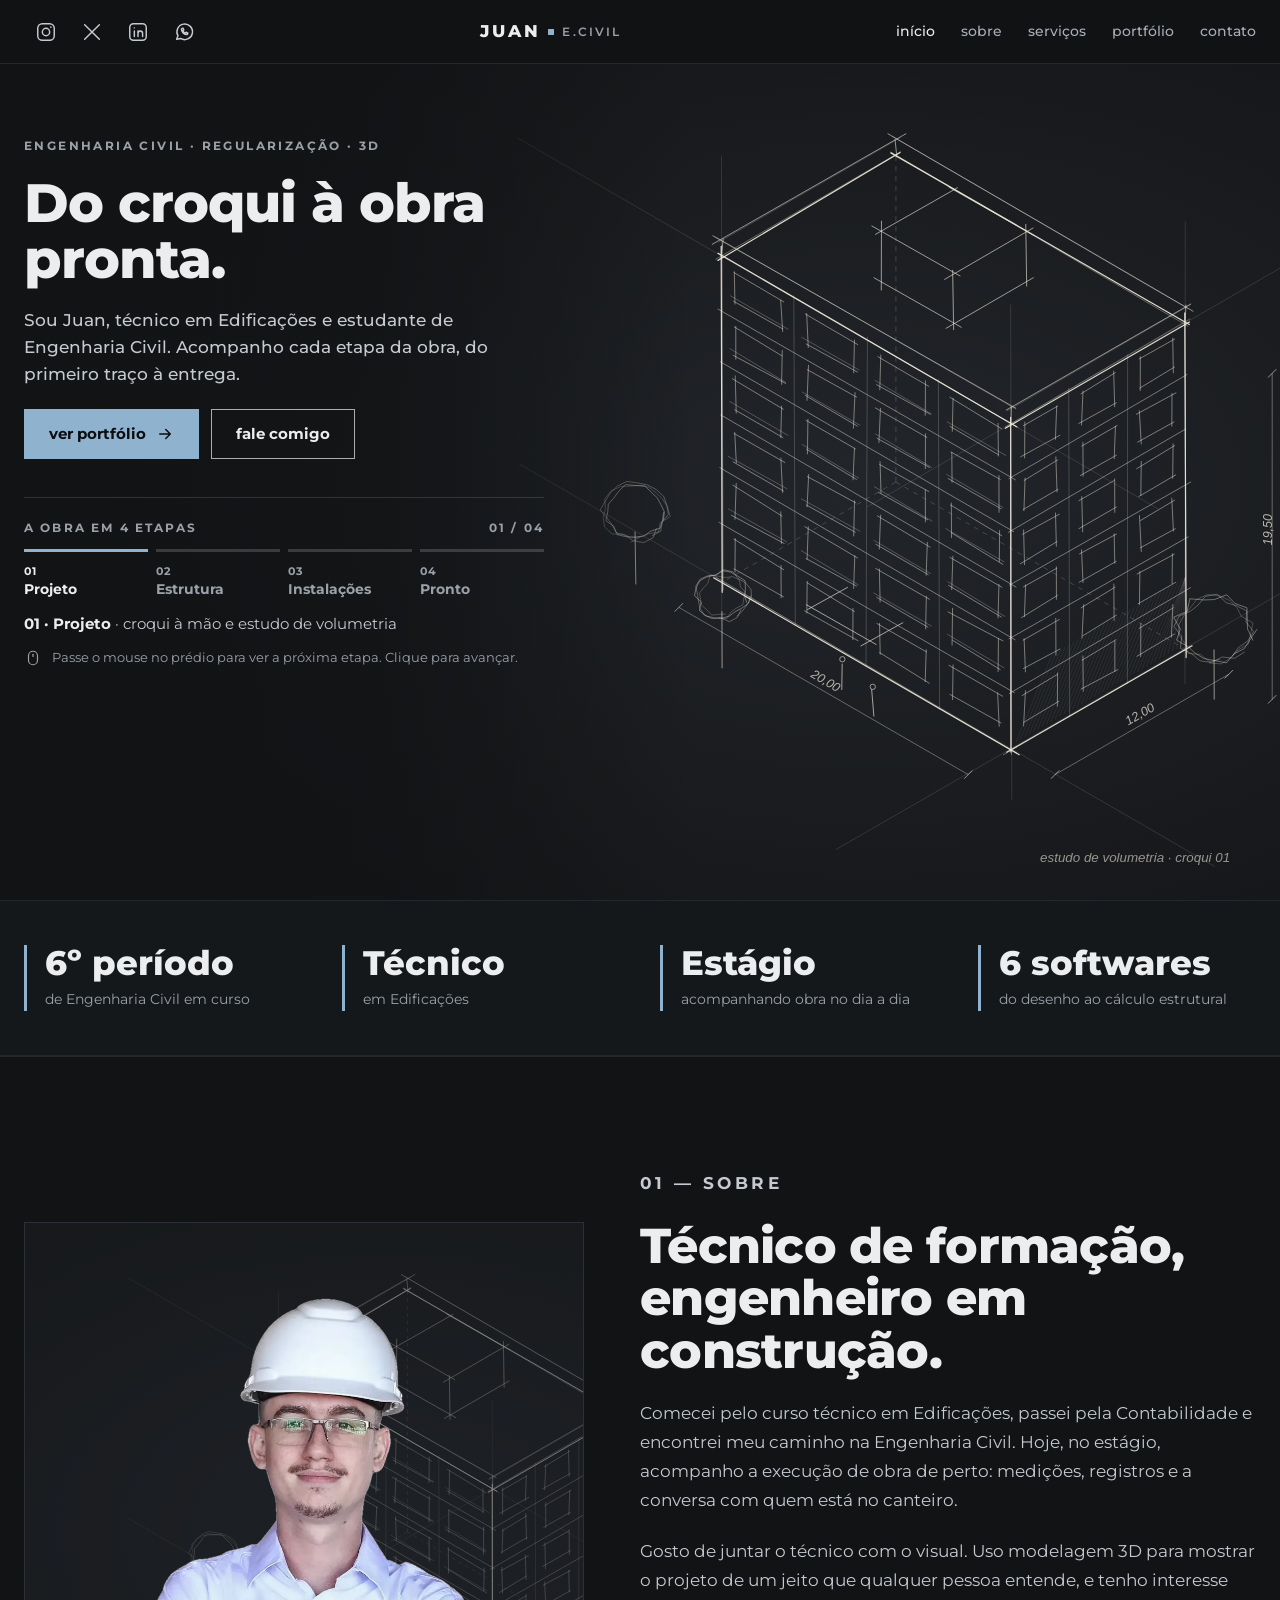
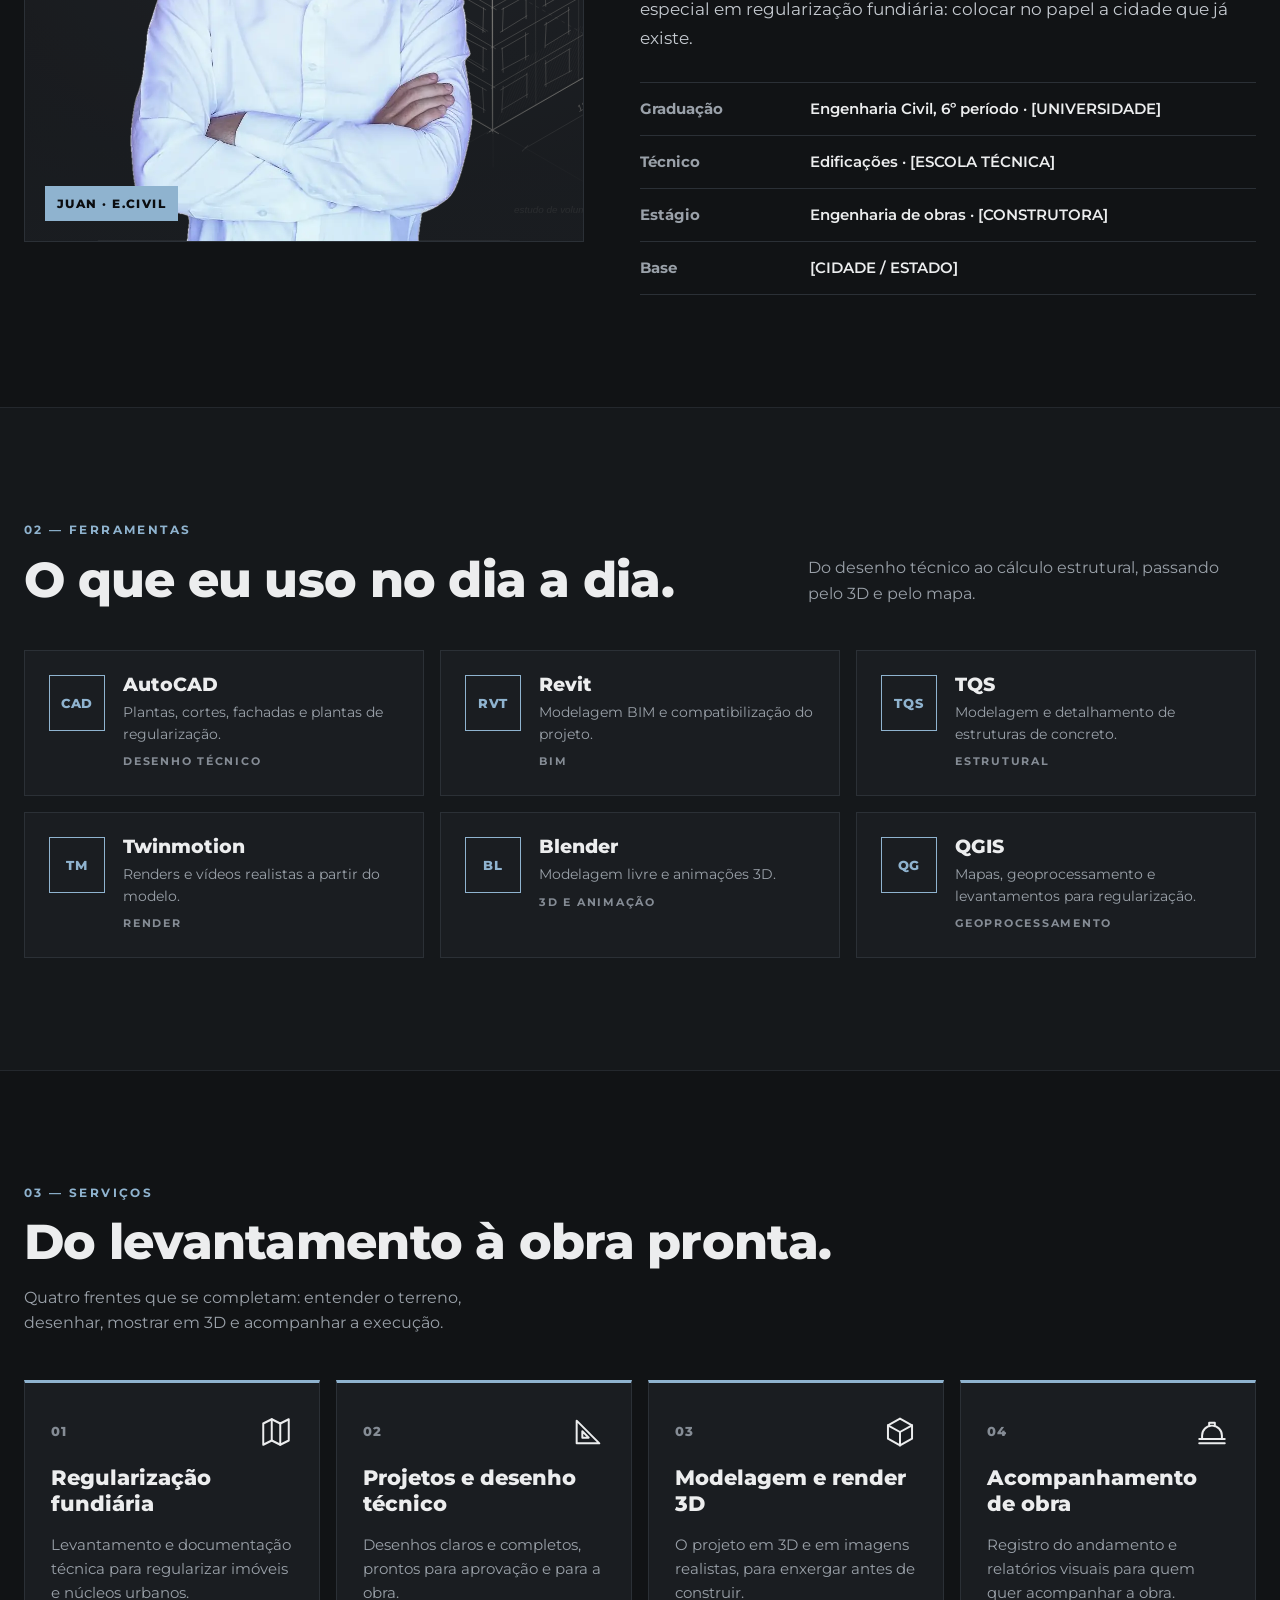
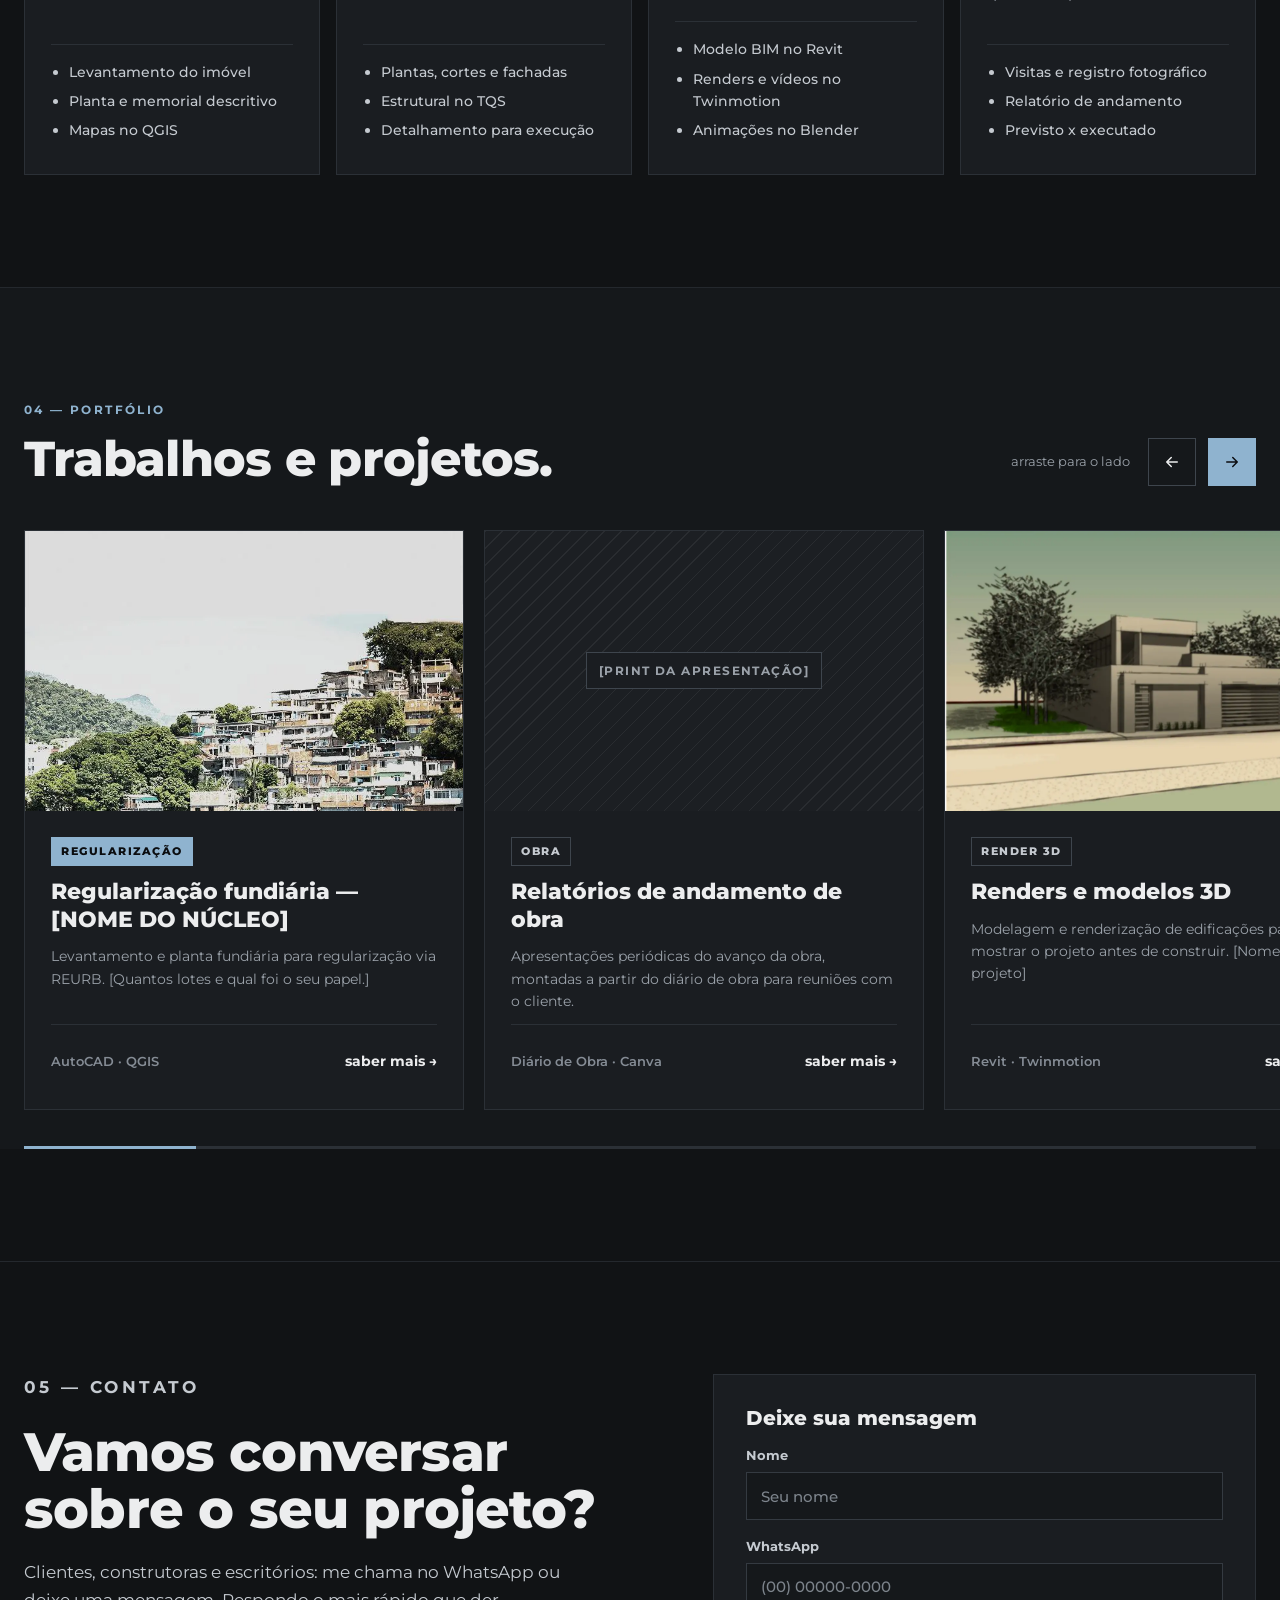
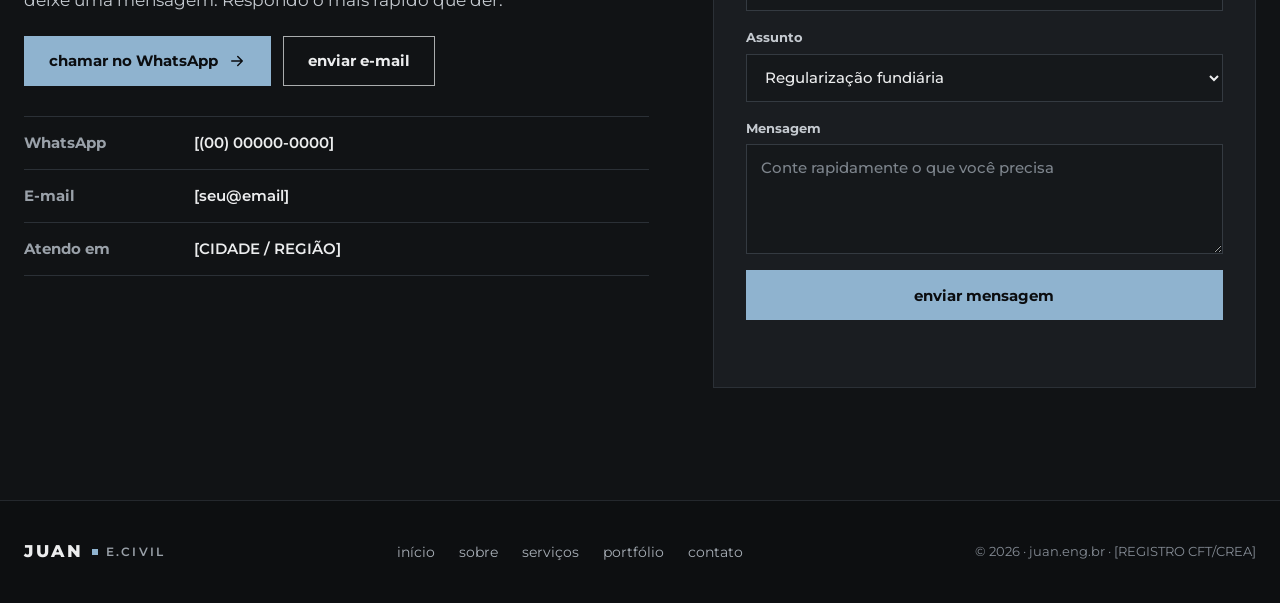
==== docs/index.html @ 04949fc9 "Site novo (v3): docs/ simples em HTML, CSS e JS - Nova página inicial com topo em 4 etapas (croqui →" ====
<!doctype html>
<html lang="pt-BR">
<head>
<meta charset="utf-8">
<meta name="viewport" content="width=device-width, initial-scale=1">
<title>Juan · Engenharia Civil</title>
<meta name="description" content="Juan, técnico em Edificações e estudante de Engenharia Civil. Regularização fundiária, projetos e desenho técnico, modelagem e render 3D e acompanhamento de obra.">
<meta name="theme-color" content="#111315">
<meta property="og:type" content="website">
<meta property="og:title" content="Juan · Engenharia Civil">
<meta property="og:description" content="Do croqui à obra pronta: regularização fundiária, projetos, 3D e acompanhamento de obra.">
<meta property="og:url" content="https://juan.eng.br/">
<link rel="icon" href="assets/img/favicon.svg" type="image/svg+xml">
<link rel="preconnect" href="https://fonts.googleapis.com">
<link rel="preconnect" href="https://fonts.gstatic.com" crossorigin>
<link href="https://fonts.googleapis.com/css2?family=Montserrat:wght@400;500;600;700;800&display=swap" rel="stylesheet">
<link rel="stylesheet" href="assets/css/style.css">
<script>document.documentElement.classList.add('js');</script>
</head>
<body>

<a class="skip-link" href="#conteudo">Pular para o conteúdo</a>

<header class="site-header">
  <div class="container site-header__inner">
    <div class="socials" aria-label="Redes sociais">
      <a href="#" aria-label="Instagram" data-link="instagram"><svg viewBox="0 0 24 24" aria-hidden="true"><rect x="3" y="3" width="18" height="18" rx="5"/><circle cx="12" cy="12" r="4"/><circle cx="17.3" cy="6.7" r="0.9" class="fill"/></svg></a>
      <a href="#" aria-label="X" data-link="x"><svg viewBox="0 0 24 24" aria-hidden="true"><path d="M4 4l16 16M20 4L4 20"/></svg></a>
      <a href="#" aria-label="LinkedIn" data-link="linkedin"><svg viewBox="0 0 24 24" aria-hidden="true"><rect x="3" y="3" width="18" height="18" rx="4"/><path d="M8 11v6M8 7.5v.01M12 17v-6M12 13.5a2.5 2.5 0 0 1 5 0V17"/></svg></a>
      <a href="#" aria-label="WhatsApp" data-link="whatsapp"><svg viewBox="0 0 24 24" aria-hidden="true"><path d="M4 20l1.4-4A8.5 8.5 0 1 1 8.3 19z"/><path d="M9.2 8.6c0 3.4 2.8 6.2 6.2 6.2l.9-1.6-2-1-1 1a4.4 4.4 0 0 1-2.5-2.5l1-1-1-2z"/></svg></a>
    </div>
    <a class="brand" href="#inicio" aria-label="Juan, Engenharia Civil, início">
      <span class="brand__name">JUAN</span><span class="brand__dot"></span><span class="brand__tag">E.CIVIL</span>
    </a>
    <button class="nav-toggle" type="button" aria-expanded="false" aria-controls="menu" aria-label="Abrir menu">
      <span></span><span></span><span></span>
    </button>
    <nav id="menu" class="nav" aria-label="Principal">
      <a href="#inicio">início</a>
      <a href="#sobre">sobre</a>
      <a href="#servicos">serviços</a>
      <a href="#portfolio">portfólio</a>
      <a href="#contato">contato</a>
    </nav>
  </div>
</header>

<main id="conteudo">

<!-- TOPO: a obra em 4 etapas -->
<section class="hero" id="inicio" aria-label="A obra em 4 etapas">
  <div class="hero__stage" id="hero-stage">
    <img class="hero__img" id="hero-base" src="assets/img/etapas/1-croqui.svg" alt="Croqui à mão de um edifício residencial de seis pavimentos">
    <div class="hero__lens" aria-hidden="true"><img class="hero__img" id="hero-lens" src="assets/img/etapas/2-estrutura.svg" alt=""></div>
    <div class="hero__scrim" aria-hidden="true"></div>
    <div class="hero__ring" aria-hidden="true"></div>
    <div class="hero__tag" aria-hidden="true">próxima: <span id="hero-next">Estrutura</span> · clique</div>
  </div>
  <div class="container hero__content">
    <div class="hero__col" data-noadvance>
      <p class="eyebrow">ENGENHARIA CIVIL · REGULARIZAÇÃO · 3D</p>
      <h1 class="hero__title">Do croqui à obra pronta.</h1>
      <p class="hero__text">Sou Juan, técnico em Edificações e estudante de Engenharia Civil. Acompanho cada etapa da obra, do primeiro traço à entrega.</p>
      <div class="btn-row">
        <a class="btn btn--accent" href="#portfolio">ver portfólio <svg viewBox="0 0 24 24" aria-hidden="true"><path d="M5 12h14M13 6l6 6-6 6"/></svg></a>
        <a class="btn btn--outline" href="#contato">fale comigo</a>
      </div>
      <div class="steps">
        <div class="steps__head"><span>A OBRA EM 4 ETAPAS</span><span id="steps-counter">01 / 04</span></div>
        <div class="steps__list" role="group" aria-label="Etapas da obra">
          <button type="button" class="step is-active" data-step="0" aria-pressed="true"><span class="step__num">01</span><span class="step__name">Projeto</span></button>
          <button type="button" class="step" data-step="1" aria-pressed="false"><span class="step__num">02</span><span class="step__name">Estrutura</span></button>
          <button type="button" class="step" data-step="2" aria-pressed="false"><span class="step__num">03</span><span class="step__name">Instalações</span></button>
          <button type="button" class="step" data-step="3" aria-pressed="false"><span class="step__num">04</span><span class="step__name">Pronto</span></button>
        </div>
        <p class="steps__desc" aria-live="polite"><strong id="steps-name">01 · Projeto</strong> · <span id="steps-desc">croqui à mão e estudo de volumetria</span></p>
        <p class="steps__hint"><svg viewBox="0 0 24 24" aria-hidden="true"><rect x="6" y="3" width="12" height="18" rx="6"/><path d="M12 7v3"/></svg><span class="hint-desktop">Passe o mouse no prédio para ver a próxima etapa. Clique para avançar.</span><span class="hint-touch">Toque no prédio para avançar de etapa.</span></p>
      </div>
    </div>
  </div>
</section>

<!-- NÚMEROS RÁPIDOS -->
<section class="numbers" aria-label="Números rápidos">
  <div class="container numbers__grid">
    <div class="number" data-reveal><strong>6º período</strong><span>de Engenharia Civil em curso</span></div>
    <div class="number" data-reveal><strong>Técnico</strong><span>em Edificações</span></div>
    <div class="number" data-reveal><strong>Estágio</strong><span>acompanhando obra no dia a dia</span></div>
    <div class="number" data-reveal><strong>6 softwares</strong><span>do desenho ao cálculo estrutural</span></div>
  </div>
</section>

<!-- SOBRE -->
<section class="section" id="sobre">
  <div class="container about">
    <div class="about__photo" data-reveal>
      <img class="about__bg" src="assets/img/etapas/1-croqui.svg" alt="" loading="lazy">
      <img class="about__juan" src="assets/img/juan.webp" alt="Juan de capacete branco e camisa social, de braços cruzados" loading="lazy" width="810" height="1100">
      <span class="badge">JUAN · E.CIVIL</span>
    </div>
    <div class="about__text" data-reveal>
      <p class="eyebrow eyebrow--accent">01 — SOBRE</p>
      <h2 class="title">Técnico de formação, engenheiro em construção.</h2>
      <p>Comecei pelo curso técnico em Edificações, passei pela Contabilidade e encontrei meu caminho na Engenharia Civil. Hoje, no estágio, acompanho a execução de obra de perto: medições, registros e a conversa com quem está no canteiro.</p>
      <p>Gosto de juntar o técnico com o visual. Uso modelagem 3D para mostrar o projeto de um jeito que qualquer pessoa entende, e tenho interesse especial em regularização fundiária: colocar no papel a cidade que já existe.</p>
      <dl class="facts">
        <div><dt>Graduação</dt><dd>Engenharia Civil, 6º período · [UNIVERSIDADE]</dd></div>
        <div><dt>Técnico</dt><dd>Edificações · [ESCOLA TÉCNICA]</dd></div>
        <div><dt>Estágio</dt><dd>Engenharia de obras · [CONSTRUTORA]</dd></div>
        <div><dt>Base</dt><dd>[CIDADE / ESTADO]</dd></div>
      </dl>
    </div>
  </div>
</section>

<!-- FERRAMENTAS -->
<section class="section section--alt" id="ferramentas">
  <div class="container">
    <div class="section__head" data-reveal>
      <div><p class="eyebrow eyebrow--accent">02 — FERRAMENTAS</p><h2 class="title">O que eu uso no dia a dia.</h2></div>
      <p class="section__lead">Do desenho técnico ao cálculo estrutural, passando pelo 3D e pelo mapa.</p>
    </div>
    <div class="tools">
      <div class="tool" data-reveal><span class="tool__mark">CAD</span><div><h3>AutoCAD</h3><p>Plantas, cortes, fachadas e plantas de regularização.</p><small>DESENHO TÉCNICO</small></div></div>
      <div class="tool" data-reveal><span class="tool__mark">RVT</span><div><h3>Revit</h3><p>Modelagem BIM e compatibilização do projeto.</p><small>BIM</small></div></div>
      <div class="tool" data-reveal><span class="tool__mark">TQS</span><div><h3>TQS</h3><p>Modelagem e detalhamento de estruturas de concreto.</p><small>ESTRUTURAL</small></div></div>
      <div class="tool" data-reveal><span class="tool__mark">TM</span><div><h3>Twinmotion</h3><p>Renders e vídeos realistas a partir do modelo.</p><small>RENDER</small></div></div>
      <div class="tool" data-reveal><span class="tool__mark">BL</span><div><h3>Blender</h3><p>Modelagem livre e animações 3D.</p><small>3D E ANIMAÇÃO</small></div></div>
      <div class="tool" data-reveal><span class="tool__mark">QG</span><div><h3>QGIS</h3><p>Mapas, geoprocessamento e levantamentos para regularização.</p><small>GEOPROCESSAMENTO</small></div></div>
    </div>
  </div>
</section>

<!-- SERVIÇOS -->
<section class="section" id="servicos">
  <div class="container">
    <div class="section__head" data-reveal>
      <div><p class="eyebrow eyebrow--accent">03 — SERVIÇOS</p><h2 class="title">Do levantamento à obra pronta.</h2></div>
      <p class="section__lead">Quatro frentes que se completam: entender o terreno, desenhar, mostrar em 3D e acompanhar a execução.</p>
    </div>
    <div class="services">
      <article class="service" data-reveal>
        <div class="service__top"><span>01</span><svg viewBox="0 0 24 24" aria-hidden="true"><path d="M3 6l6-3 6 3 6-3v15l-6 3-6-3-6 3z"/><path d="M9 3v15M15 6v15"/></svg></div>
        <h3>Regularização fundiária</h3>
        <p>Levantamento e documentação técnica para regularizar imóveis e núcleos urbanos.</p>
        <ul><li>Levantamento do imóvel</li><li>Planta e memorial descritivo</li><li>Mapas no QGIS</li></ul>
      </article>
      <article class="service" data-reveal>
        <div class="service__top"><span>02</span><svg viewBox="0 0 24 24" aria-hidden="true"><path d="M4 20V4l16 16z"/><path d="M8 16v-4.5l4.5 4.5z"/></svg></div>
        <h3>Projetos e desenho técnico</h3>
        <p>Desenhos claros e completos, prontos para aprovação e para a obra.</p>
        <ul><li>Plantas, cortes e fachadas</li><li>Estrutural no TQS</li><li>Detalhamento para execução</li></ul>
      </article>
      <article class="service" data-reveal>
        <div class="service__top"><span>03</span><svg viewBox="0 0 24 24" aria-hidden="true"><path d="M12 2.5l8.5 4.75v9.5L12 21.5l-8.5-4.75v-9.5z"/><path d="M3.5 7.25L12 12l8.5-4.75M12 12v9.5"/></svg></div>
        <h3>Modelagem e render 3D</h3>
        <p>O projeto em 3D e em imagens realistas, para enxergar antes de construir.</p>
        <ul><li>Modelo BIM no Revit</li><li>Renders e vídeos no Twinmotion</li><li>Animações no Blender</li></ul>
      </article>
      <article class="service" data-reveal>
        <div class="service__top"><span>04</span><svg viewBox="0 0 24 24" aria-hidden="true"><path d="M3 17h18M5 17v-2.5a7 7 0 0 1 14 0V17M10 8V5.5h4V8M3 20h18"/></svg></div>
        <h3>Acompanhamento de obra</h3>
        <p>Registro do andamento e relatórios visuais para quem quer acompanhar a obra.</p>
        <ul><li>Visitas e registro fotográfico</li><li>Relatório de andamento</li><li>Previsto x executado</li></ul>
      </article>
    </div>
  </div>
</section>

<!-- PORTFÓLIO -->
<section class="section section--alt section--flush" id="portfolio">
  <div class="container section__head" data-reveal>
    <div><p class="eyebrow eyebrow--accent">04 — PORTFÓLIO</p><h2 class="title">Trabalhos e projetos.</h2></div>
    <div class="carousel__controls">
      <span class="carousel__hint">arraste para o lado</span>
      <button type="button" class="icon-btn" data-carousel="prev" aria-label="Projeto anterior"><svg viewBox="0 0 24 24" aria-hidden="true"><path d="M19 12H5M11 6l-6 6 6 6"/></svg></button>
      <button type="button" class="icon-btn icon-btn--accent" data-carousel="next" aria-label="Próximo projeto"><svg viewBox="0 0 24 24" aria-hidden="true"><path d="M5 12h14M13 6l6 6-6 6"/></svg></button>
    </div>
  </div>
  <div class="carousel" id="carousel" tabindex="0" aria-label="Projetos do portfólio">
    <article class="card">
      <img class="card__img" src="assets/img/comunidade.webp" alt="Comunidade em encosta, área de regularização fundiária" loading="lazy" draggable="false">
      <div class="card__body">
        <span class="tag tag--accent">REGULARIZAÇÃO</span>
        <h3>Regularização fundiária — [NOME DO NÚCLEO]</h3>
        <p>Levantamento e planta fundiária para regularização via REURB. [Quantos lotes e qual foi o seu papel.]</p>
        <div class="card__foot"><span>AutoCAD · QGIS</span><a href="#contato">saber mais →</a></div>
      </div>
    </article>
    <article class="card">
      <div class="card__img card__img--placeholder"><span>[PRINT DA APRESENTAÇÃO]</span></div>
      <div class="card__body">
        <span class="tag">OBRA</span>
        <h3>Relatórios de andamento de obra</h3>
        <p>Apresentações periódicas do avanço da obra, montadas a partir do diário de obra para reuniões com o cliente.</p>
        <div class="card__foot"><span>Diário de Obra · Canva</span><a href="#contato">saber mais →</a></div>
      </div>
    </article>
    <article class="card">
      <img class="card__img" src="assets/img/render.webp" alt="Render 3D de residência de dois pavimentos" loading="lazy" draggable="false">
      <div class="card__body">
        <span class="tag">RENDER 3D</span>
        <h3>Renders e modelos 3D</h3>
        <p>Modelagem e renderização de edificações para mostrar o projeto antes de construir. [Nome do projeto]</p>
        <div class="card__foot"><span>Revit · Twinmotion</span><a href="#contato">saber mais →</a></div>
      </div>
    </article>
    <article class="card">
      <img class="card__img" src="assets/img/desenho.webp" alt="Croqui a lápis de residência moderna" loading="lazy" draggable="false">
      <div class="card__body">
        <span class="tag">ESTUDOS</span>
        <h3>Projetos de estudo</h3>
        <p>Projetos feitos na faculdade e por conta própria, do croqui ao detalhamento. [Disciplina ou tema]</p>
        <div class="card__foot"><span>AutoCAD · Revit · TQS</span><a href="#contato">saber mais →</a></div>
      </div>
    </article>
    <article class="card">
      <div class="card__img card__img--placeholder"><span>EM BREVE</span></div>
      <div class="card__body">
        <span class="tag">OBRA · 3D</span>
        <h3>Maquete 3D de andamento de obra</h3>
        <p>Site com o prédio em 3D mostrando o avanço da obra para os proprietários.</p>
        <div class="card__foot"><span>Revit · Twinmotion · Web</span><span class="muted">em validação</span></div>
      </div>
    </article>
  </div>
  <div class="container"><div class="progress" aria-hidden="true"><div class="progress__bar" id="carousel-progress"></div></div></div>
</section>

<!-- CONTATO -->
<section class="section" id="contato">
  <div class="container contact">
    <div class="contact__text" data-reveal>
      <p class="eyebrow eyebrow--accent">05 — CONTATO</p>
      <h2 class="title title--xl">Vamos conversar sobre o seu projeto?</h2>
      <p>Clientes, construtoras e escritórios: me chama no WhatsApp ou deixe uma mensagem. Respondo o mais rápido que der.</p>
      <div class="btn-row">
        <a class="btn btn--accent" href="#" data-link="whatsapp">chamar no WhatsApp <svg viewBox="0 0 24 24" aria-hidden="true"><path d="M5 12h14M13 6l6 6-6 6"/></svg></a>
        <a class="btn btn--outline" href="#" data-link="email">enviar e-mail</a>
      </div>
      <dl class="facts">
        <div><dt>WhatsApp</dt><dd data-text="whatsapp">[(00) 00000-0000]</dd></div>
        <div><dt>E-mail</dt><dd data-text="email">[seu@email]</dd></div>
        <div><dt>Atendo em</dt><dd>[CIDADE / REGIÃO]</dd></div>
      </dl>
    </div>
    <form class="form" id="contact-form" data-reveal novalidate>
      <h3>Deixe sua mensagem</h3>
      <label>Nome<input type="text" name="nome" placeholder="Seu nome" autocomplete="name" required></label>
      <label>WhatsApp<input type="tel" name="telefone" placeholder="(00) 00000-0000" autocomplete="tel"></label>
      <label>Assunto<select name="assunto"><option>Regularização fundiária</option><option>Projetos e desenho técnico</option><option>Modelagem e render 3D</option><option>Acompanhamento de obra</option><option>Vaga de estágio ou emprego</option></select></label>
      <label>Mensagem<textarea name="mensagem" rows="4" placeholder="Conte rapidamente o que você precisa" required></textarea></label>
      <button class="btn btn--accent btn--block" type="submit">enviar mensagem</button>
      <p class="form__note" id="form-note" role="status"></p>
    </form>
  </div>
</section>

</main>

<footer class="site-footer">
  <div class="container site-footer__inner">
    <a class="brand" href="#inicio"><span class="brand__name">JUAN</span><span class="brand__dot"></span><span class="brand__tag">E.CIVIL</span></a>
    <nav class="footer-nav" aria-label="Rodapé">
      <a href="#inicio">início</a><a href="#sobre">sobre</a><a href="#servicos">serviços</a><a href="#portfolio">portfólio</a><a href="#contato">contato</a>
    </nav>
    <span class="site-footer__copy">© <span id="year">2026</span> · juan.eng.br · [REGISTRO CFT/CREA]</span>
  </div>
</footer>

<script src="assets/js/main.js"></script>
</body>
</html>
---- docs/assets/css/style.css ----
/* ==========================================================
   juan.eng.br — estilos
   Cores: troque aqui e o site inteiro muda (paleta Aço e concreto)
   ========================================================== */
:root {
  --bg: #111315;
  --bg-alt: #15181b;
  --bg-footer: #0d0f11;
  --surface: #1a1d21;
  --hatch: #1c1f23;
  --border: #2b3036;
  --border-soft: #24282d;
  --input-border: #343a41;
  --outline: #3e454d;
  --text: #ecedee;
  --text-2: #c5cad0;
  --muted: #9aa1a9;
  --dim: #858c95;
  --accent: #8fb3cf;
  --on-accent: #0b0d10;

  --font: 'Montserrat', system-ui, -apple-system, 'Segoe UI', sans-serif;
  --container: 1280px;
  --header-h: 64px;
  --lens-r: 150px;
}

*, *::before, *::after { box-sizing: border-box; }
html { scroll-behavior: smooth; scroll-padding-top: var(--header-h); }
body {
  margin: 0;
  background: var(--bg);
  color: var(--text);
  font-family: var(--font);
  font-size: 16px;
  line-height: 1.6;
  -webkit-font-smoothing: antialiased;
}
img { max-width: 100%; display: block; }
a { color: var(--text); }
h1, h2, h3 { margin: 0; line-height: 1.1; }
p { margin: 0; }
svg { width: 1em; height: 1em; fill: none; stroke: currentColor; stroke-width: 1.6; stroke-linecap: round; stroke-linejoin: round; }
:focus-visible { outline: 2px solid var(--accent); outline-offset: 3px; }

.container { max-width: var(--container); margin: 0 auto; padding: 0 24px; }
.skip-link { position: absolute; left: -9999px; top: 8px; z-index: 100; padding: 10px 14px; background: var(--accent); color: var(--on-accent); font-weight: 700; }
.skip-link:focus { left: 8px; }

/* ---------- Cabeçalho ---------- */
.site-header { position: sticky; top: 0; z-index: 50; height: var(--header-h); background: rgba(17, 19, 21, 0.94); backdrop-filter: blur(8px); border-bottom: 1px solid var(--border-soft); }
.site-header__inner { height: 100%; display: flex; align-items: center; justify-content: space-between; gap: 24px; }
.socials { display: flex; gap: 2px; }
.socials a { width: 44px; height: 44px; display: flex; align-items: center; justify-content: center; color: var(--text-2); transition: color .2s; }
.socials a:hover { color: var(--text); }
.socials svg { font-size: 22px; }
.socials svg .fill { fill: currentColor; stroke: none; }
.brand { display: inline-flex; align-items: center; gap: 8px; min-height: 44px; text-decoration: none; }
.brand__name { font-weight: 800; font-size: 17px; letter-spacing: .16em; color: var(--text); }
.brand__dot { width: 6px; height: 6px; background: var(--accent); }
.brand__tag { font-weight: 600; font-size: 12px; letter-spacing: .18em; color: var(--muted); }
.nav { display: flex; gap: 26px; }
.nav a { padding: 12px 0; font-size: 14px; font-weight: 500; color: #a7aeb6; text-decoration: none; transition: color .2s; }
.nav a:hover, .nav a.is-current { color: var(--text); }
.nav-toggle { display: none; width: 44px; height: 44px; padding: 12px 10px; background: transparent; border: 0; cursor: pointer; flex-direction: column; justify-content: space-between; }
.nav-toggle span { display: block; height: 2px; background: var(--text); transition: transform .25s, opacity .25s; }
.nav-toggle[aria-expanded="true"] span:nth-child(1) { transform: translateY(8px) rotate(45deg); }
.nav-toggle[aria-expanded="true"] span:nth-child(2) { opacity: 0; }
.nav-toggle[aria-expanded="true"] span:nth-child(3) { transform: translateY(-8px) rotate(-45deg); }

/* ---------- Tipografia e botões ---------- */
.eyebrow { font-size: 12px; font-weight: 700; letter-spacing: .2em; color: var(--muted); }
.eyebrow--accent { color: var(--accent); }
.title { font-size: clamp(30px, 3.8vw, 52px); font-weight: 800; letter-spacing: -.015em; line-height: 1.08; }
.title--xl { font-size: clamp(32px, 4.2vw, 56px); line-height: 1.06; }
.btn-row { display: flex; flex-wrap: wrap; gap: 12px; }
.btn { display: inline-flex; align-items: center; justify-content: center; gap: 10px; min-height: 50px; padding: 0 24px; font: 700 15px/1 var(--font); text-decoration: none; border: 1.5px solid transparent; cursor: pointer; transition: filter .2s, background-color .2s; }
.btn svg { font-size: 18px; stroke-width: 2; }
.btn--accent { background: var(--accent); color: var(--on-accent); }
.btn--accent:hover { filter: brightness(1.08); color: var(--on-accent); }
.btn--outline { border-color: rgba(236, 237, 238, .7); color: var(--text); background: transparent; }
.btn--outline:hover { background: rgba(236, 237, 238, .08); }
.btn--block { width: 100%; }

/* ---------- Topo (hero) ---------- */
.hero { position: relative; height: clamp(680px, calc(100vh - var(--header-h)), 900px); overflow: hidden; background: #15181b; }
.hero__stage { position: absolute; inset: 0; cursor: pointer; }
.hero__img { position: absolute; inset: 0; width: 100%; height: 100%; object-fit: cover; object-position: 70% 50%; user-select: none; -webkit-user-drag: none; }
.hero__lens { position: absolute; inset: 0; clip-path: circle(0 at var(--x, 70%) var(--y, 45%)); transition: clip-path .14s ease-out; pointer-events: none; }
.hero__stage.is-hover .hero__lens { clip-path: circle(var(--lens-r) at var(--x) var(--y)); }
.hero__scrim { position: absolute; inset: 0; pointer-events: none; background: linear-gradient(90deg, rgba(17,19,21,.95) 0%, rgba(17,19,21,.82) 30%, rgba(17,19,21,0) 54%); }
.hero__ring, .hero__tag { position: absolute; left: 0; top: 0; pointer-events: none; opacity: 0; transition: opacity .2s; will-change: transform; }
.hero__ring { width: calc(var(--lens-r) * 2); height: calc(var(--lens-r) * 2); border-radius: 50%; border: 1.5px solid rgba(236,237,238,.8); box-shadow: 0 0 0 1px rgba(0,0,0,.25), 0 18px 50px rgba(0,0,0,.35); transform: translate(calc(var(--x) - var(--lens-r)), calc(var(--y) - var(--lens-r))); }
.hero__tag { padding: 7px 12px; background: var(--accent); color: var(--on-accent); font-size: 12px; font-weight: 800; letter-spacing: .06em; white-space: nowrap; transform: translate(calc(var(--x) - 50%), calc(var(--y) + var(--lens-r) + 14px)); }
.hero__stage.is-hover .hero__ring, .hero__stage.is-hover .hero__tag { opacity: 1; }
.hero__content { position: relative; z-index: 2; padding-top: 72px; pointer-events: none; }
.hero__col { max-width: 520px; display: flex; flex-direction: column; gap: 20px; pointer-events: auto; }
.hero__title { font-size: clamp(38px, 4.2vw, 60px); font-weight: 800; letter-spacing: -.02em; line-height: 1.04; }
.hero__text { max-width: 30em; font-size: 17px; font-weight: 500; color: var(--text-2); }
.steps { display: flex; flex-direction: column; gap: 12px; margin-top: 18px; padding-top: 20px; border-top: 1px solid rgba(236,237,238,.14); }
.steps__head { display: flex; justify-content: space-between; font-size: 12px; font-weight: 700; letter-spacing: .18em; color: var(--muted); }
.steps__list { display: grid; grid-template-columns: repeat(4, minmax(0, 1fr)); gap: 8px; }
.step { min-height: 52px; padding: 10px 0 0; background: transparent; border: 0; border-top: 3px solid rgba(236,237,238,.18); color: var(--muted); font-family: var(--font); text-align: left; cursor: pointer; transition: border-color .25s, color .25s; }
.step.is-done { border-top-color: rgba(236,237,238,.55); }
.step.is-active { border-top-color: var(--accent); color: var(--text); }
.step__num { display: block; font-size: 11px; font-weight: 700; letter-spacing: .12em; }
.step__name { display: block; margin-top: 2px; font-size: 14px; font-weight: 700; }
.steps__desc { font-size: 15px; line-height: 1.5; color: var(--text-2); }
.steps__desc strong { color: var(--text); }
.steps__hint { display: flex; align-items: center; gap: 10px; font-size: 13px; color: var(--muted); }
.steps__hint svg { flex: 0 0 18px; font-size: 18px; }
.hint-touch { display: none; }
@media (hover: none) { .hint-desktop { display: none; } .hint-touch { display: inline; } }

/* ---------- Números ---------- */
.numbers { background: var(--bg-alt); border-top: 1px solid var(--border-soft); border-bottom: 1px solid var(--border-soft); }
.numbers__grid { display: grid; grid-template-columns: repeat(4, minmax(0, 1fr)); gap: 28px 40px; padding-top: 44px; padding-bottom: 44px; }
.number { border-left: 3px solid var(--accent); padding-left: 18px; }
.number strong { display: block; font-size: 34px; font-weight: 800; line-height: 1.1; }
.number span { display: block; margin-top: 6px; font-size: 14px; color: var(--muted); }

/* ---------- Seções ---------- */
.section { padding: 112px 0; background: var(--bg); border-top: 1px solid var(--border-soft); }
.section--alt { background: var(--bg-alt); }
.section--flush { padding-bottom: 0; }
.section__head { display: flex; flex-wrap: wrap; justify-content: space-between; align-items: flex-end; gap: 16px 48px; margin-bottom: 44px; }
.section__head > div:first-child { display: flex; flex-direction: column; gap: 14px; }
.section__lead { max-width: 28em; color: var(--muted); }

/* Sobre */
.about { display: grid; grid-template-columns: minmax(0, 1fr) minmax(0, 1.1fr); gap: 56px; align-items: center; }
.about__photo { position: relative; height: 620px; overflow: hidden; background: var(--surface); border: 1px solid var(--border); }
.about__bg { position: absolute; inset: 0; width: 100%; height: 100%; object-fit: cover; object-position: 72% 40%; opacity: .55; }
.about__photo::after { content: ''; position: absolute; left: 0; right: 0; bottom: 0; height: 220px; background: linear-gradient(180deg, rgba(26,29,33,0), rgba(26,29,33,.9)); }
.about__juan { position: absolute; z-index: 1; bottom: 0; left: 50%; transform: translateX(-50%); height: 560px; width: auto; max-width: none; }
.badge { position: absolute; z-index: 2; left: 20px; bottom: 20px; padding: 8px 12px; background: var(--accent); color: var(--on-accent); font-size: 12px; font-weight: 800; letter-spacing: .12em; }
.about__text { display: flex; flex-direction: column; gap: 22px; }
.about__text > p { font-size: 17px; line-height: 1.7; color: var(--text-2); }
.facts { margin: 8px 0 0; border-top: 1px solid var(--border); font-size: 15px; }
.facts div { display: flex; flex-wrap: wrap; gap: 4px 20px; padding: 14px 0; border-bottom: 1px solid var(--border); }
.facts dt { flex: 0 0 150px; font-weight: 700; color: var(--muted); }
.facts dd { margin: 0; font-weight: 600; }

/* Ferramentas */
.tools { display: grid; grid-template-columns: repeat(3, minmax(0, 1fr)); gap: 16px; }
.tool { display: flex; gap: 18px; align-items: flex-start; padding: 24px; background: var(--surface); border: 1px solid var(--border); }
.tool__mark { flex: 0 0 56px; height: 56px; display: flex; align-items: center; justify-content: center; border: 1.5px solid var(--accent); color: var(--accent); font-size: 13px; font-weight: 800; letter-spacing: .06em; }
.tool h3 { font-size: 19px; font-weight: 800; }
.tool p { margin-top: 6px; font-size: 14px; line-height: 1.55; color: var(--muted); }
.tool small { display: block; margin-top: 8px; font-size: 11px; font-weight: 700; letter-spacing: .16em; color: var(--dim); }

/* Serviços */
.services { display: grid; grid-template-columns: repeat(4, minmax(0, 1fr)); gap: 16px; }
.service { display: flex; flex-direction: column; gap: 16px; padding: 32px 26px; background: var(--surface); border: 1px solid var(--border); border-top: 3px solid var(--accent); }
.service__top { display: flex; justify-content: space-between; align-items: center; font-size: 13px; font-weight: 800; letter-spacing: .1em; color: var(--dim); }
.service__top svg { font-size: 34px; color: var(--text); stroke-width: 1.4; }
.service h3 { font-size: 21px; font-weight: 800; line-height: 1.25; }
.service p { font-size: 15px; color: var(--muted); }
.service ul { margin: auto 0 0; padding: 16px 0 0 18px; border-top: 1px solid var(--border); display: flex; flex-direction: column; gap: 7px; font-size: 14px; font-weight: 500; color: var(--text-2); }

/* Portfólio (carrossel) */
.carousel__controls { display: flex; align-items: center; gap: 12px; }
.carousel__hint { margin-right: 6px; font-size: 13px; color: var(--muted); }
.icon-btn { width: 48px; height: 48px; display: flex; align-items: center; justify-content: center; background: transparent; border: 1.5px solid var(--outline); color: var(--text); cursor: pointer; }
.icon-btn svg { font-size: 18px; stroke-width: 2; }
.icon-btn--accent { background: var(--accent); border-color: var(--accent); color: var(--on-accent); }
.carousel { display: flex; gap: 20px; overflow-x: auto; padding: 0 24px 8px max(24px, calc((100% - var(--container)) / 2 + 24px)); cursor: grab; scrollbar-width: none; overscroll-behavior-x: contain; }
.carousel::-webkit-scrollbar { display: none; }
.carousel.is-dragging { cursor: grabbing; user-select: none; }
.card { flex: 0 0 min(440px, 84vw); display: flex; flex-direction: column; background: var(--surface); border: 1px solid var(--border); }
.card__img { width: 100%; height: 280px; object-fit: cover; }
.card__img--placeholder { display: flex; align-items: center; justify-content: center; padding: 16px; background-color: var(--hatch); background-image: repeating-linear-gradient(135deg, rgba(255,255,255,.06) 0, rgba(255,255,255,.06) 1px, transparent 1px, transparent 12px); }
.card__img--placeholder span { padding: 8px 12px; border: 1px solid var(--outline); background: var(--surface); font-size: 12px; font-weight: 700; letter-spacing: .12em; color: var(--muted); }
.card__body { flex: 1; display: flex; flex-direction: column; gap: 12px; padding: 26px; }
.card h3 { font-size: 22px; font-weight: 800; line-height: 1.25; }
.card p { font-size: 14px; color: var(--muted); }
.card__foot { margin-top: auto; padding-top: 14px; border-top: 1px solid var(--border); display: flex; justify-content: space-between; align-items: center; gap: 12px; font-size: 13px; font-weight: 600; color: var(--dim); }
.card__foot a { display: inline-flex; align-items: center; min-height: 44px; font-size: 14px; font-weight: 700; color: var(--text); text-decoration: none; }
.card__foot a:hover { color: var(--accent); }
.tag { align-self: flex-start; padding: 5px 9px; border: 1px solid var(--outline); color: var(--text-2); font-size: 11px; font-weight: 800; letter-spacing: .14em; }
.tag--accent { background: var(--accent); border-color: var(--accent); color: var(--on-accent); }
.muted { color: var(--dim); }
.progress { position: relative; height: 3px; margin: 28px 0 112px; background: var(--border); }
.progress__bar { position: absolute; left: 0; top: 0; height: 100%; width: 14%; background: var(--accent); transition: width .15s ease-out; }

/* Contato */
.contact { display: grid; grid-template-columns: minmax(0, 1.15fr) minmax(0, 1fr); gap: 48px 64px; align-items: start; }
.contact__text { display: flex; flex-direction: column; gap: 22px; }
.contact__text > p { max-width: 32em; font-size: 17px; color: var(--text-2); }
.facts--contact dt { flex-basis: 110px; }
.form { display: flex; flex-direction: column; gap: 16px; padding: 32px; background: var(--surface); border: 1px solid var(--border); }
.form h3 { font-size: 20px; font-weight: 800; }
.form label { display: flex; flex-direction: column; gap: 6px; font-size: 13px; font-weight: 700; color: var(--text-2); }
.form input, .form select, .form textarea { width: 100%; min-height: 48px; padding: 12px 14px; background: var(--bg-alt); border: 1.5px solid var(--input-border); color: var(--text); font: 500 15px/1.4 var(--font); }
.form textarea { resize: vertical; }
.form input::placeholder, .form textarea::placeholder { color: #7d848c; }
.form input:focus, .form select:focus, .form textarea:focus { border-color: var(--accent); outline: none; }
.form__note { min-height: 1.4em; font-size: 13px; color: var(--muted); }

/* Rodapé */
.site-footer { background: var(--bg-footer); border-top: 1px solid var(--border-soft); }
.site-footer__inner { display: flex; flex-wrap: wrap; align-items: center; justify-content: space-between; gap: 12px 32px; padding-top: 28px; padding-bottom: 28px; }
.footer-nav { display: flex; flex-wrap: wrap; gap: 0 24px; }
.footer-nav a { padding: 12px 0; font-size: 14px; color: #a7aeb6; text-decoration: none; }
.footer-nav a:hover { color: var(--text); }
.site-footer__copy { font-size: 13px; color: var(--dim); }

/* ---------- Animações ao rolar ---------- */
.js [data-reveal] { opacity: 0; transform: translateY(24px); transition: opacity .7s ease, transform .7s ease; }
.js [data-reveal].is-visible { opacity: 1; transform: none; }
@media (prefers-reduced-motion: reduce) {
  html { scroll-behavior: auto; }
  .js [data-reveal] { opacity: 1; transform: none; transition: none; }
  .hero__lens, .hero__ring, .hero__tag { transition: none; }
}

/* ---------- Tablet ---------- */
@media (max-width: 1080px) {
  .services { grid-template-columns: repeat(2, minmax(0, 1fr)); }
  .tools { grid-template-columns: repeat(2, minmax(0, 1fr)); }
  .numbers__grid { grid-template-columns: repeat(2, minmax(0, 1fr)); }
  .about { grid-template-columns: 1fr; }
  .contact { grid-template-columns: 1fr; }
}

/* ---------- Celular ---------- */
@media (max-width: 760px) {
  .socials { display: none; }
  .nav-toggle { display: flex; }
  .nav { position: absolute; top: var(--header-h); left: 0; right: 0; flex-direction: column; gap: 0; padding: 8px 24px 16px; background: var(--bg); border-bottom: 1px solid var(--border); display: none; }
  .nav.is-open { display: flex; }
  .nav a { padding: 14px 0; font-size: 17px; border-bottom: 1px solid var(--border-soft); }

  .hero { height: auto; overflow: visible; }
  .hero__stage { position: relative; aspect-ratio: 4 / 3; }
  .hero__img { object-position: 76% 45%; }
  .hero__scrim { background: linear-gradient(180deg, rgba(17,19,21,0) 60%, rgba(17,19,21,.9) 100%); }
  .hero__ring, .hero__tag { display: none; }
  .hero__content { padding-top: 8px; padding-bottom: 48px; pointer-events: auto; }
  .hero__col { max-width: none; }

  .section { padding: 80px 0; }
  .section--flush { padding-bottom: 0; }
  .progress { margin-bottom: 80px; }
  .numbers__grid, .tools, .services { grid-template-columns: 1fr; }
  .about__photo { height: 480px; }
  .about__juan { height: 440px; }
  .carousel__hint { display: none; }
  .facts dt { flex-basis: 100%; }
  .site-footer__inner { flex-direction: column; align-items: flex-start; }
}
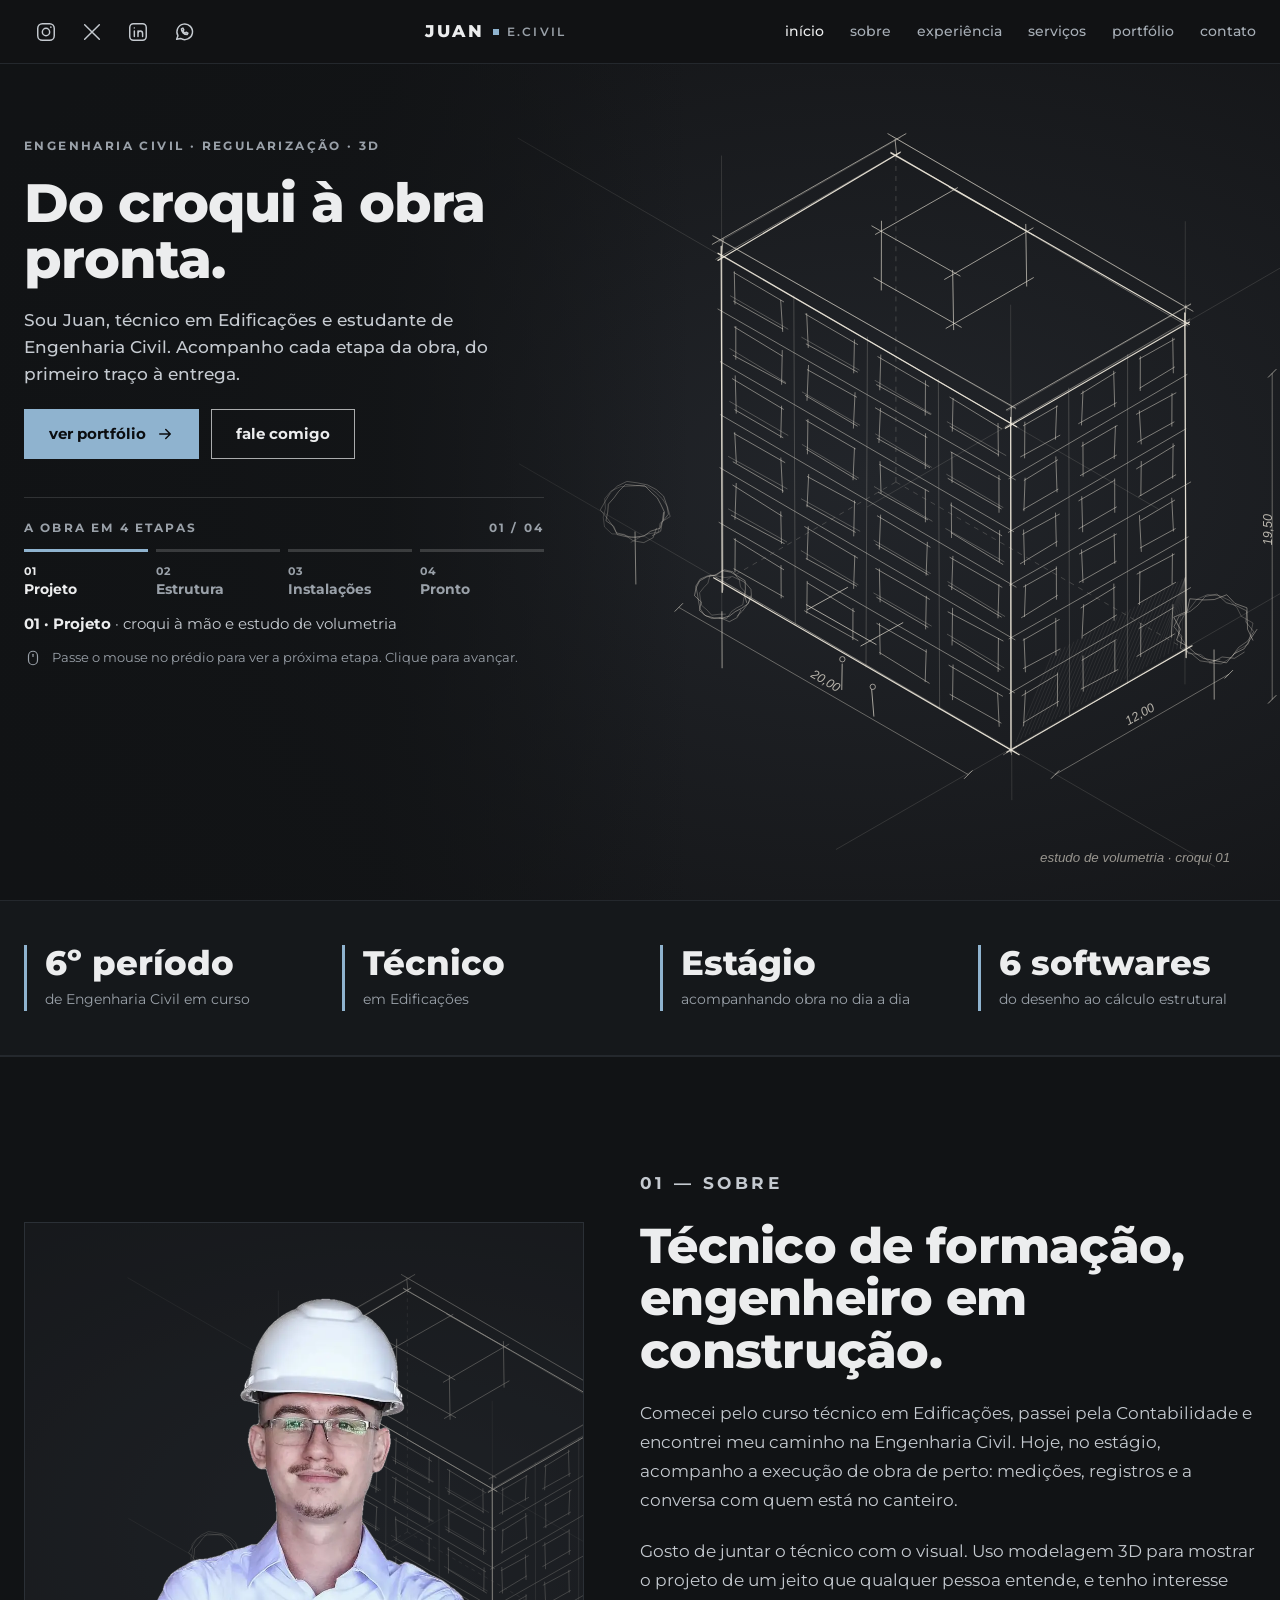
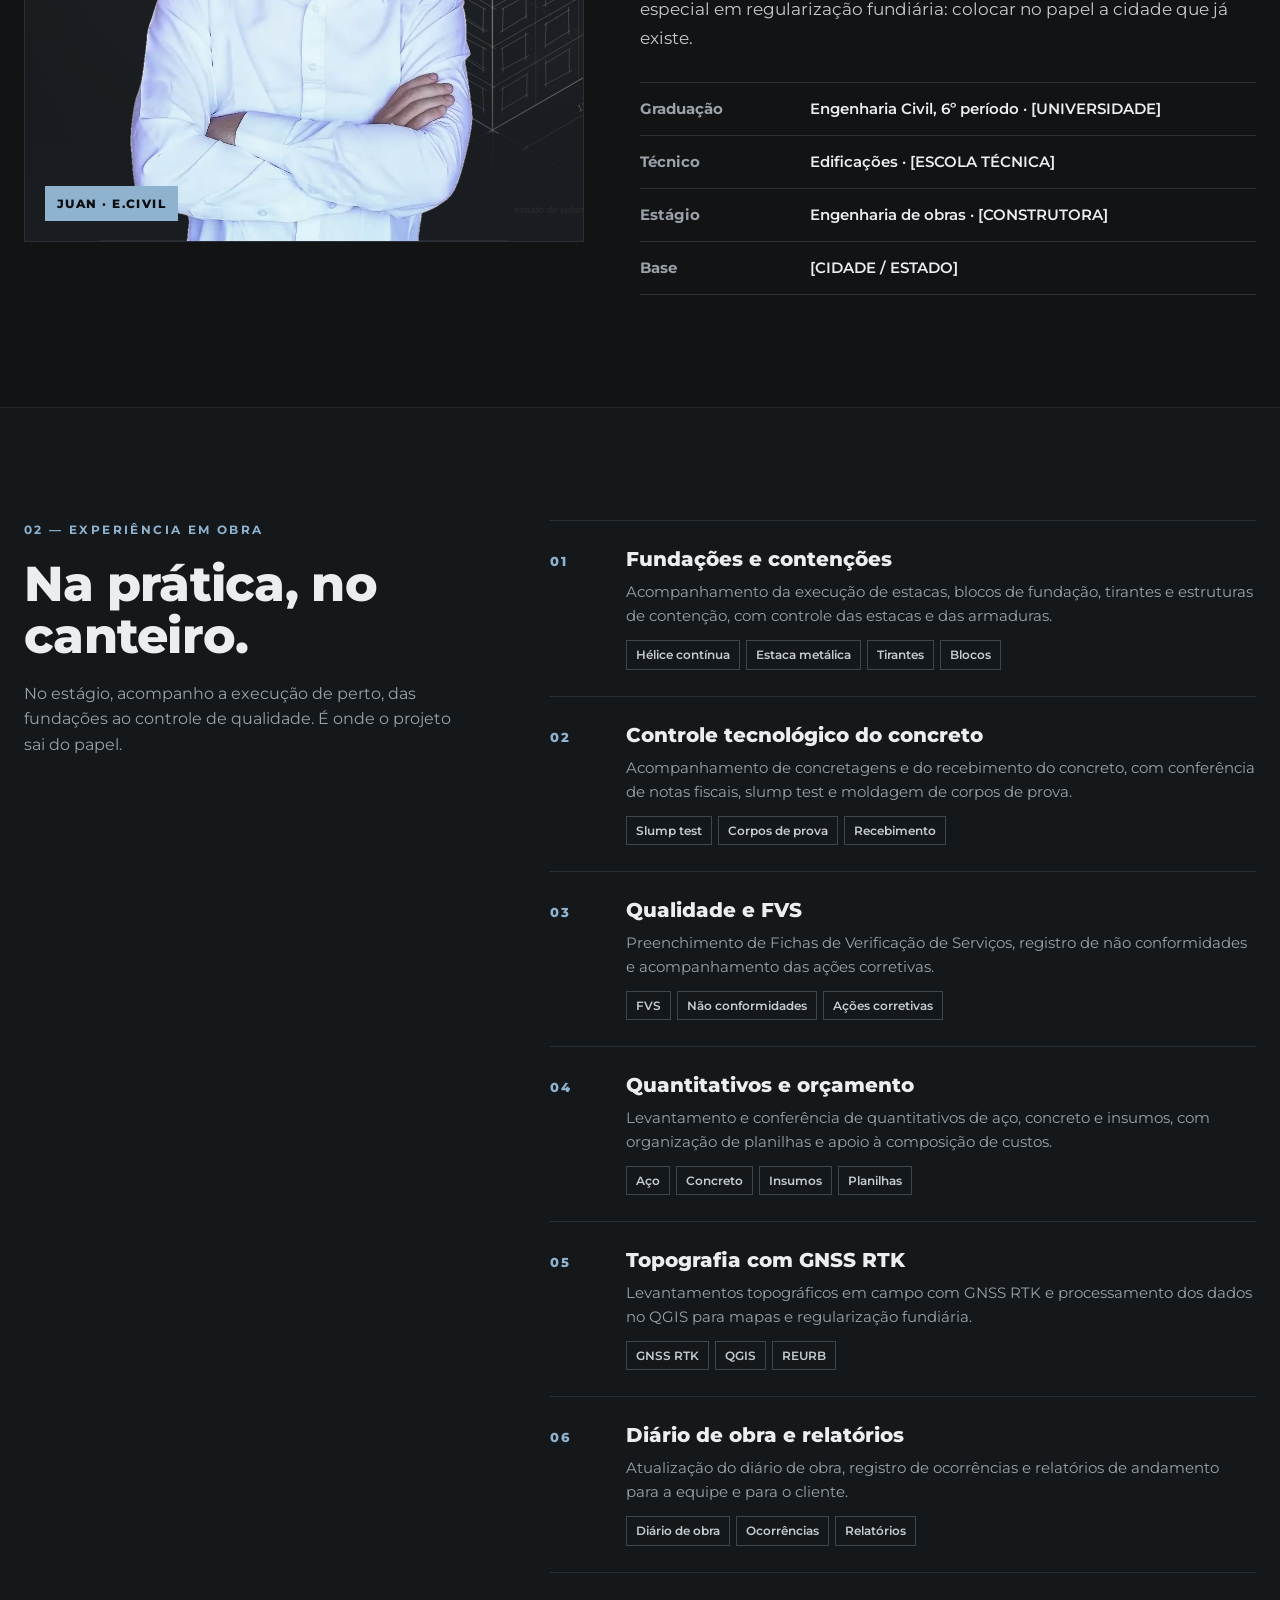
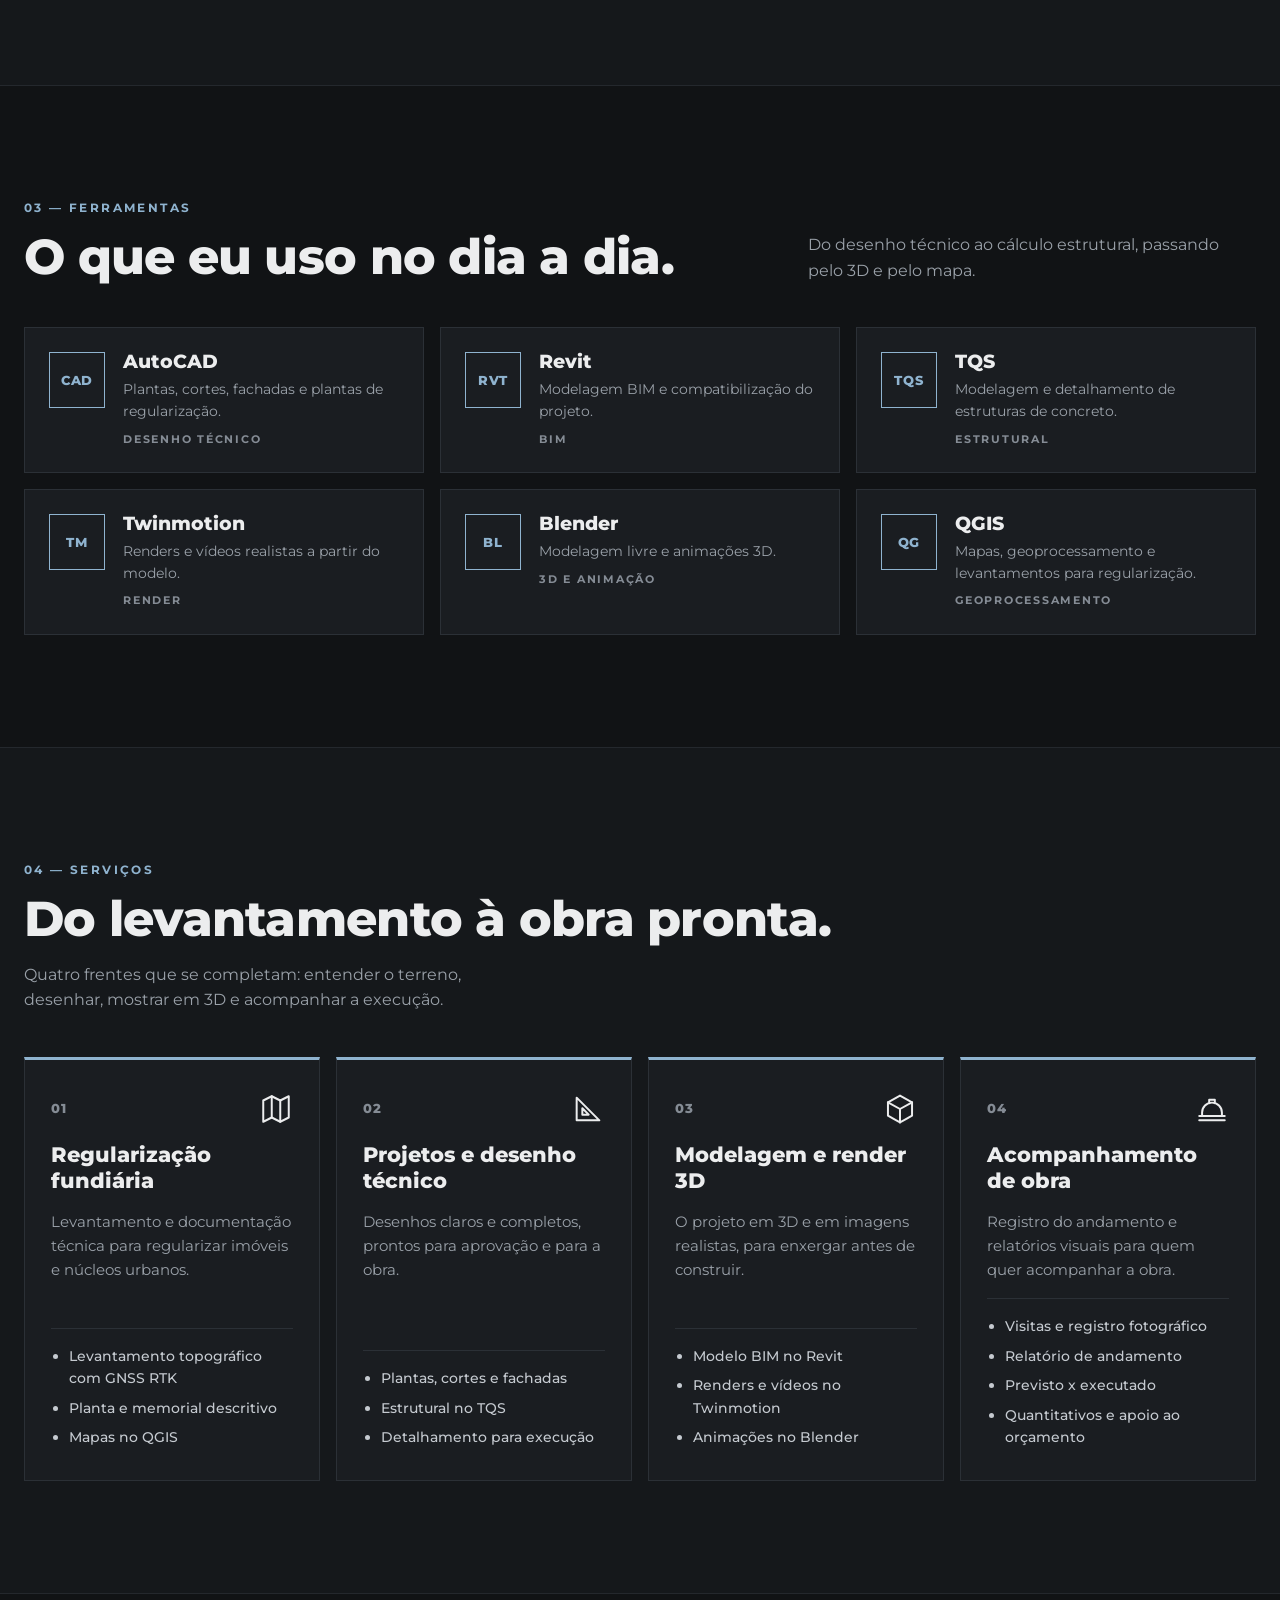
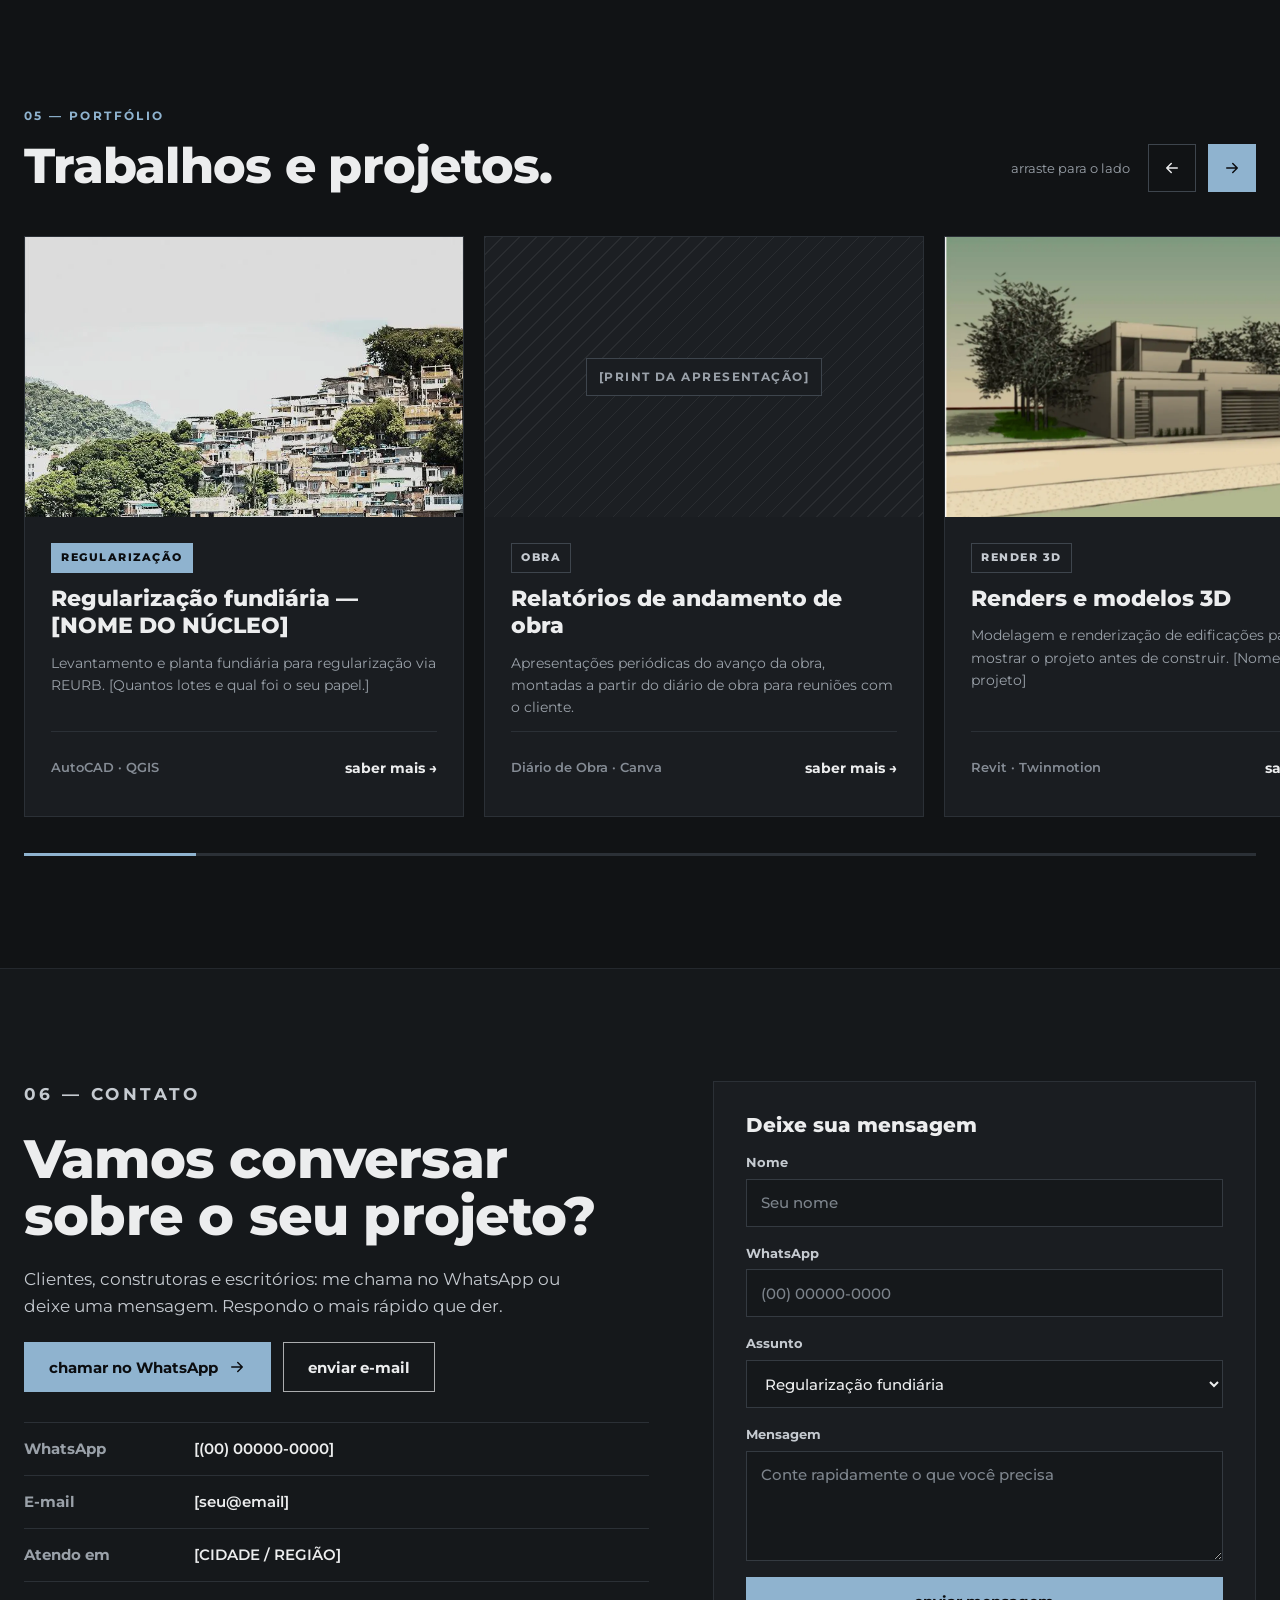
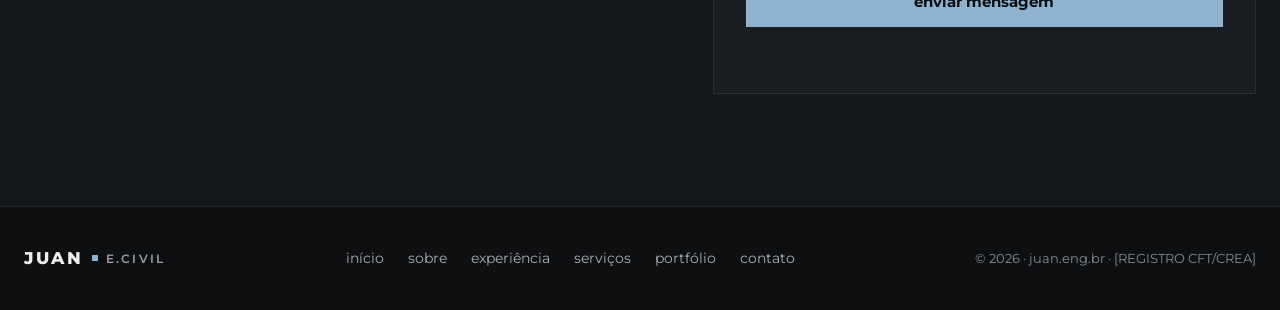
==== commit 05740235: "Seção "Experiência em obra" e serviços atualizados - Nova seção com fundações e contenções, controle" ====
--- a/docs/index.html
+++ b/docs/index.html
@@ -38,6 +38,7 @@
     <nav id="menu" class="nav" aria-label="Principal">
       <a href="#inicio">início</a>
       <a href="#sobre">sobre</a>
+      <a href="#experiencia">experiência</a>
       <a href="#servicos">serviços</a>
       <a href="#portfolio">portfólio</a>
       <a href="#contato">contato</a>
@@ -113,11 +114,72 @@
   </div>
 </section>
 
+<!-- EXPERIÊNCIA EM OBRA -->
+<section class="section section--alt" id="experiencia">
+  <div class="container experience">
+    <div class="experience__intro" data-reveal>
+      <p class="eyebrow eyebrow--accent">02 — EXPERIÊNCIA EM OBRA</p>
+      <h2 class="title">Na prática, no canteiro.</h2>
+      <p class="section__lead">No estágio, acompanho a execução de perto, das fundações ao controle de qualidade. É onde o projeto sai do papel.</p>
+    </div>
+    <ol class="exp-list">
+      <li class="exp-item" data-reveal>
+        <span class="exp-item__num">01</span>
+        <div>
+          <h3>Fundações e contenções</h3>
+          <p>Acompanhamento da execução de estacas, blocos de fundação, tirantes e estruturas de contenção, com controle das estacas e das armaduras.</p>
+          <ul class="chips"><li>Hélice contínua</li><li>Estaca metálica</li><li>Tirantes</li><li>Blocos</li></ul>
+        </div>
+      </li>
+      <li class="exp-item" data-reveal>
+        <span class="exp-item__num">02</span>
+        <div>
+          <h3>Controle tecnológico do concreto</h3>
+          <p>Acompanhamento de concretagens e do recebimento do concreto, com conferência de notas fiscais, slump test e moldagem de corpos de prova.</p>
+          <ul class="chips"><li>Slump test</li><li>Corpos de prova</li><li>Recebimento</li></ul>
+        </div>
+      </li>
+      <li class="exp-item" data-reveal>
+        <span class="exp-item__num">03</span>
+        <div>
+          <h3>Qualidade e FVS</h3>
+          <p>Preenchimento de Fichas de Verificação de Serviços, registro de não conformidades e acompanhamento das ações corretivas.</p>
+          <ul class="chips"><li>FVS</li><li>Não conformidades</li><li>Ações corretivas</li></ul>
+        </div>
+      </li>
+      <li class="exp-item" data-reveal>
+        <span class="exp-item__num">04</span>
+        <div>
+          <h3>Quantitativos e orçamento</h3>
+          <p>Levantamento e conferência de quantitativos de aço, concreto e insumos, com organização de planilhas e apoio à composição de custos.</p>
+          <ul class="chips"><li>Aço</li><li>Concreto</li><li>Insumos</li><li>Planilhas</li></ul>
+        </div>
+      </li>
+      <li class="exp-item" data-reveal>
+        <span class="exp-item__num">05</span>
+        <div>
+          <h3>Topografia com GNSS RTK</h3>
+          <p>Levantamentos topográficos em campo com GNSS RTK e processamento dos dados no QGIS para mapas e regularização fundiária.</p>
+          <ul class="chips"><li>GNSS RTK</li><li>QGIS</li><li>REURB</li></ul>
+        </div>
+      </li>
+      <li class="exp-item" data-reveal>
+        <span class="exp-item__num">06</span>
+        <div>
+          <h3>Diário de obra e relatórios</h3>
+          <p>Atualização do diário de obra, registro de ocorrências e relatórios de andamento para a equipe e para o cliente.</p>
+          <ul class="chips"><li>Diário de obra</li><li>Ocorrências</li><li>Relatórios</li></ul>
+        </div>
+      </li>
+    </ol>
+  </div>
+</section>
+
 <!-- FERRAMENTAS -->
-<section class="section section--alt" id="ferramentas">
+<section class="section" id="ferramentas">
   <div class="container">
     <div class="section__head" data-reveal>
-      <div><p class="eyebrow eyebrow--accent">02 — FERRAMENTAS</p><h2 class="title">O que eu uso no dia a dia.</h2></div>
+      <div><p class="eyebrow eyebrow--accent">03 — FERRAMENTAS</p><h2 class="title">O que eu uso no dia a dia.</h2></div>
       <p class="section__lead">Do desenho técnico ao cálculo estrutural, passando pelo 3D e pelo mapa.</p>
     </div>
     <div class="tools">
@@ -132,10 +194,10 @@
 </section>
 
 <!-- SERVIÇOS -->
-<section class="section" id="servicos">
+<section class="section section--alt" id="servicos">
   <div class="container">
     <div class="section__head" data-reveal>
-      <div><p class="eyebrow eyebrow--accent">03 — SERVIÇOS</p><h2 class="title">Do levantamento à obra pronta.</h2></div>
+      <div><p class="eyebrow eyebrow--accent">04 — SERVIÇOS</p><h2 class="title">Do levantamento à obra pronta.</h2></div>
       <p class="section__lead">Quatro frentes que se completam: entender o terreno, desenhar, mostrar em 3D e acompanhar a execução.</p>
     </div>
     <div class="services">
@@ -143,7 +205,7 @@
         <div class="service__top"><span>01</span><svg viewBox="0 0 24 24" aria-hidden="true"><path d="M3 6l6-3 6 3 6-3v15l-6 3-6-3-6 3z"/><path d="M9 3v15M15 6v15"/></svg></div>
         <h3>Regularização fundiária</h3>
         <p>Levantamento e documentação técnica para regularizar imóveis e núcleos urbanos.</p>
-        <ul><li>Levantamento do imóvel</li><li>Planta e memorial descritivo</li><li>Mapas no QGIS</li></ul>
+        <ul><li>Levantamento topográfico com GNSS RTK</li><li>Planta e memorial descritivo</li><li>Mapas no QGIS</li></ul>
       </article>
       <article class="service" data-reveal>
         <div class="service__top"><span>02</span><svg viewBox="0 0 24 24" aria-hidden="true"><path d="M4 20V4l16 16z"/><path d="M8 16v-4.5l4.5 4.5z"/></svg></div>
@@ -161,16 +223,16 @@
         <div class="service__top"><span>04</span><svg viewBox="0 0 24 24" aria-hidden="true"><path d="M3 17h18M5 17v-2.5a7 7 0 0 1 14 0V17M10 8V5.5h4V8M3 20h18"/></svg></div>
         <h3>Acompanhamento de obra</h3>
         <p>Registro do andamento e relatórios visuais para quem quer acompanhar a obra.</p>
-        <ul><li>Visitas e registro fotográfico</li><li>Relatório de andamento</li><li>Previsto x executado</li></ul>
+        <ul><li>Visitas e registro fotográfico</li><li>Relatório de andamento</li><li>Previsto x executado</li><li>Quantitativos e apoio ao orçamento</li></ul>
       </article>
     </div>
   </div>
 </section>
 
 <!-- PORTFÓLIO -->
-<section class="section section--alt section--flush" id="portfolio">
+<section class="section section--flush" id="portfolio">
   <div class="container section__head" data-reveal>
-    <div><p class="eyebrow eyebrow--accent">04 — PORTFÓLIO</p><h2 class="title">Trabalhos e projetos.</h2></div>
+    <div><p class="eyebrow eyebrow--accent">05 — PORTFÓLIO</p><h2 class="title">Trabalhos e projetos.</h2></div>
     <div class="carousel__controls">
       <span class="carousel__hint">arraste para o lado</span>
       <button type="button" class="icon-btn" data-carousel="prev" aria-label="Projeto anterior"><svg viewBox="0 0 24 24" aria-hidden="true"><path d="M19 12H5M11 6l-6 6 6 6"/></svg></button>
@@ -228,10 +290,10 @@
 </section>
 
 <!-- CONTATO -->
-<section class="section" id="contato">
+<section class="section section--alt" id="contato">
   <div class="container contact">
     <div class="contact__text" data-reveal>
-      <p class="eyebrow eyebrow--accent">05 — CONTATO</p>
+      <p class="eyebrow eyebrow--accent">06 — CONTATO</p>
       <h2 class="title title--xl">Vamos conversar sobre o seu projeto?</h2>
       <p>Clientes, construtoras e escritórios: me chama no WhatsApp ou deixe uma mensagem. Respondo o mais rápido que der.</p>
       <div class="btn-row">
@@ -262,7 +324,7 @@
   <div class="container site-footer__inner">
     <a class="brand" href="#inicio"><span class="brand__name">JUAN</span><span class="brand__dot"></span><span class="brand__tag">E.CIVIL</span></a>
     <nav class="footer-nav" aria-label="Rodapé">
-      <a href="#inicio">início</a><a href="#sobre">sobre</a><a href="#servicos">serviços</a><a href="#portfolio">portfólio</a><a href="#contato">contato</a>
+      <a href="#inicio">início</a><a href="#sobre">sobre</a><a href="#experiencia">experiência</a><a href="#servicos">serviços</a><a href="#portfolio">portfólio</a><a href="#contato">contato</a>
     </nav>
     <span class="site-footer__copy">© <span id="year">2026</span> · juan.eng.br · [REGISTRO CFT/CREA]</span>
   </div>
--- a/docs/assets/css/style.css
+++ b/docs/assets/css/style.css
@@ -141,6 +141,17 @@
 .facts dt { flex: 0 0 150px; font-weight: 700; color: var(--muted); }
 .facts dd { margin: 0; font-weight: 600; }
 
+/* Experiência em obra */
+.experience { display: grid; grid-template-columns: minmax(0, .8fr) minmax(0, 1.2fr); gap: 56px; align-items: start; }
+.experience__intro { position: sticky; top: calc(var(--header-h) + 40px); display: flex; flex-direction: column; gap: 18px; }
+.exp-list { list-style: none; margin: 0; padding: 0; border-top: 1px solid var(--border); }
+.exp-item { display: grid; grid-template-columns: 56px minmax(0, 1fr); gap: 20px; padding: 26px 0; border-bottom: 1px solid var(--border); }
+.exp-item__num { padding-top: 4px; font-size: 13px; font-weight: 800; letter-spacing: .1em; color: var(--accent); }
+.exp-item h3 { font-size: 20px; font-weight: 800; line-height: 1.25; }
+.exp-item p { margin-top: 8px; font-size: 15px; color: var(--muted); }
+.chips { list-style: none; margin: 12px 0 0; padding: 0; display: flex; flex-wrap: wrap; gap: 6px; }
+.chips li { padding: 4px 9px; border: 1px solid var(--outline); font-size: 12px; font-weight: 600; color: var(--text-2); }
+
 /* Ferramentas */
 .tools { display: grid; grid-template-columns: repeat(3, minmax(0, 1fr)); gap: 16px; }
 .tool { display: flex; gap: 18px; align-items: flex-start; padding: 24px; background: var(--surface); border: 1px solid var(--border); }
@@ -221,6 +232,8 @@
   .numbers__grid { grid-template-columns: repeat(2, minmax(0, 1fr)); }
   .about { grid-template-columns: 1fr; }
   .contact { grid-template-columns: 1fr; }
+  .experience { grid-template-columns: 1fr; gap: 32px; }
+  .experience__intro { position: static; }
 }
 
 /* ---------- Celular ---------- */
@@ -247,5 +260,6 @@
   .about__juan { height: 440px; }
   .carousel__hint { display: none; }
   .facts dt { flex-basis: 100%; }
+  .exp-item { grid-template-columns: 40px minmax(0, 1fr); gap: 12px; }
   .site-footer__inner { flex-direction: column; align-items: flex-start; }
 }
